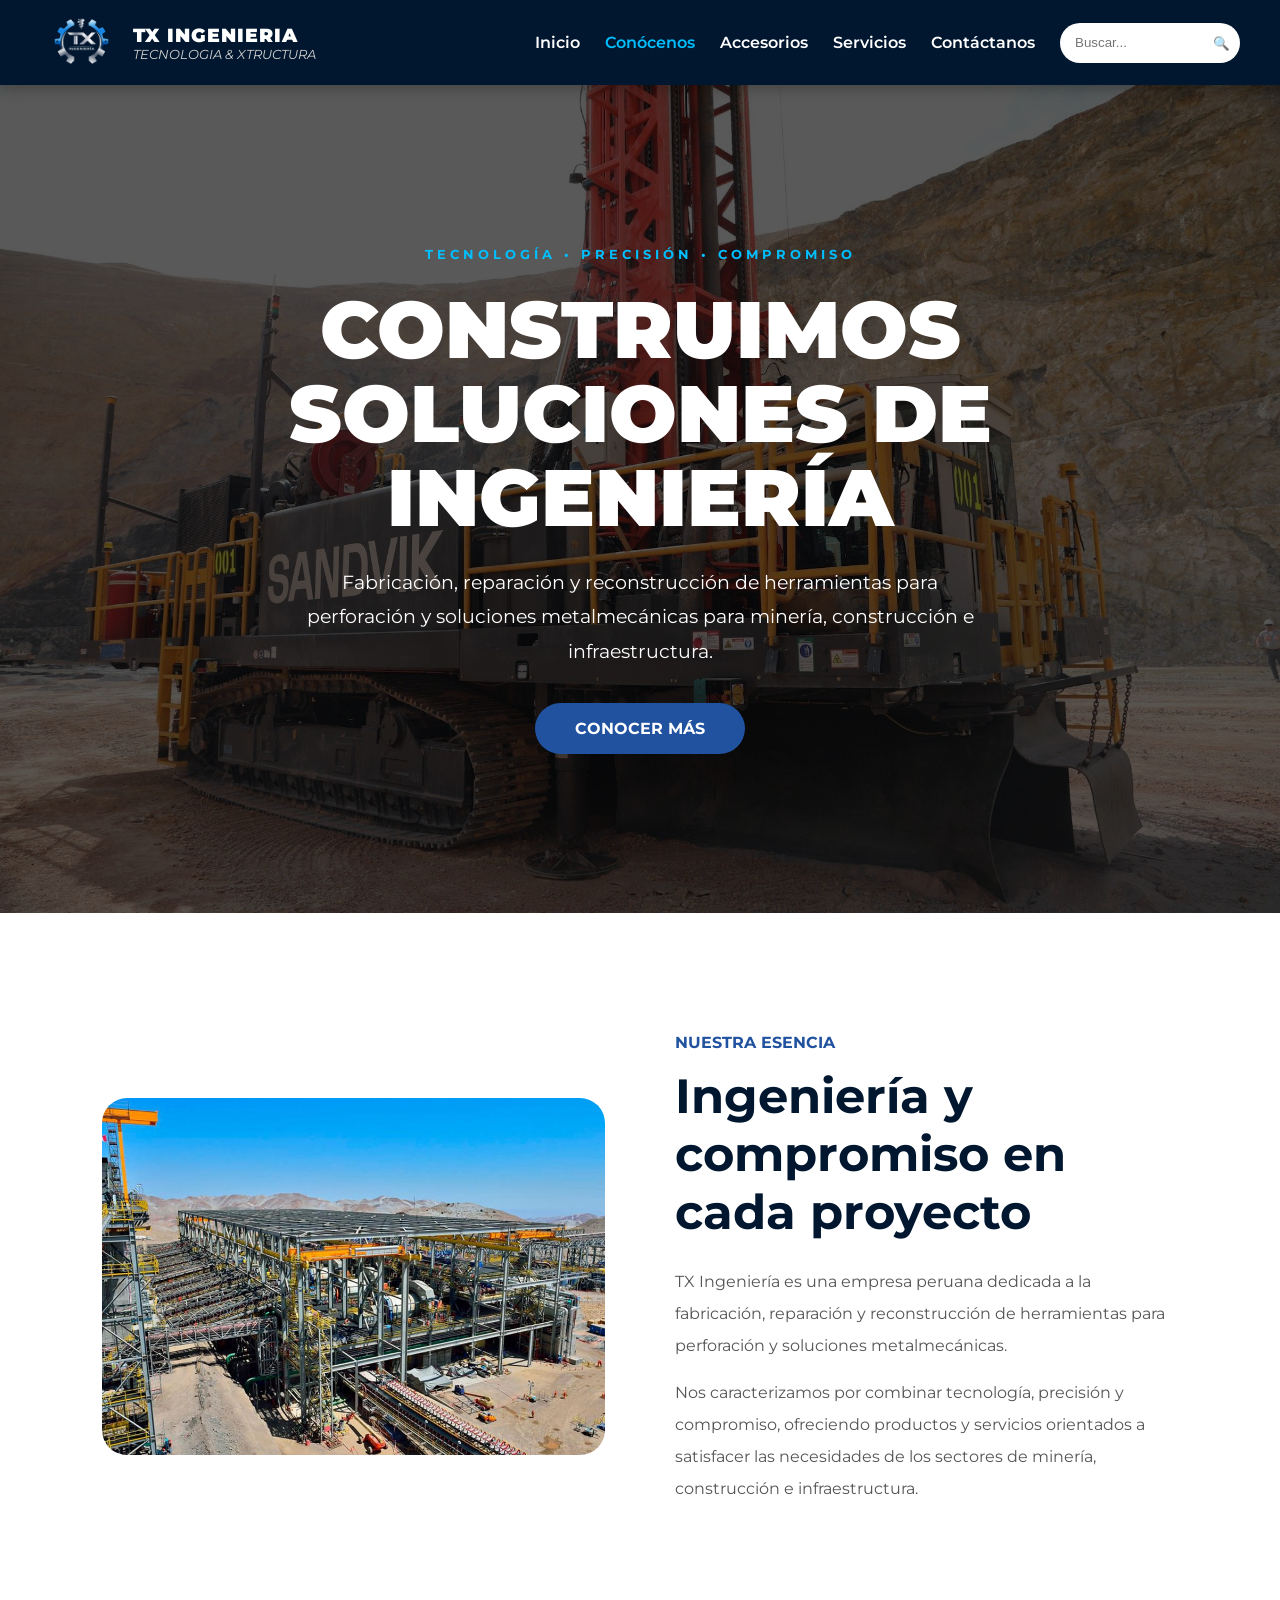
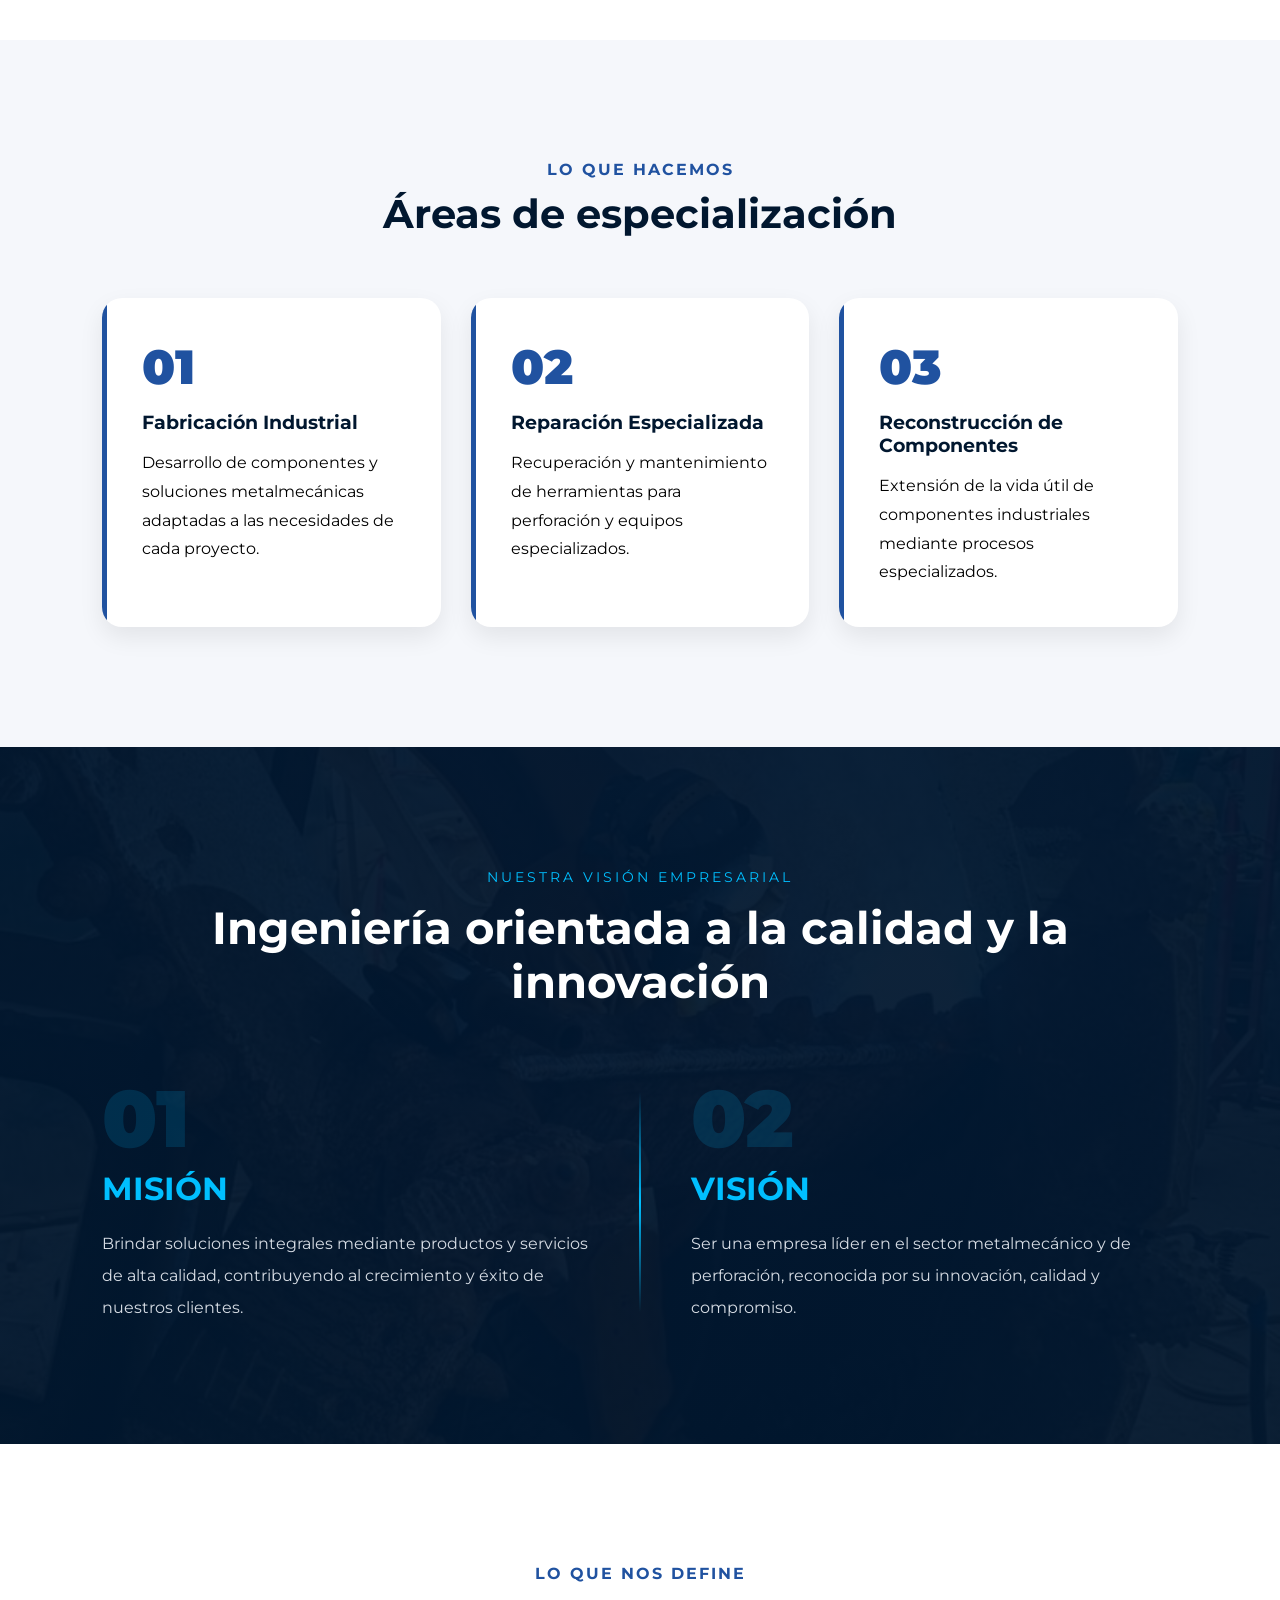
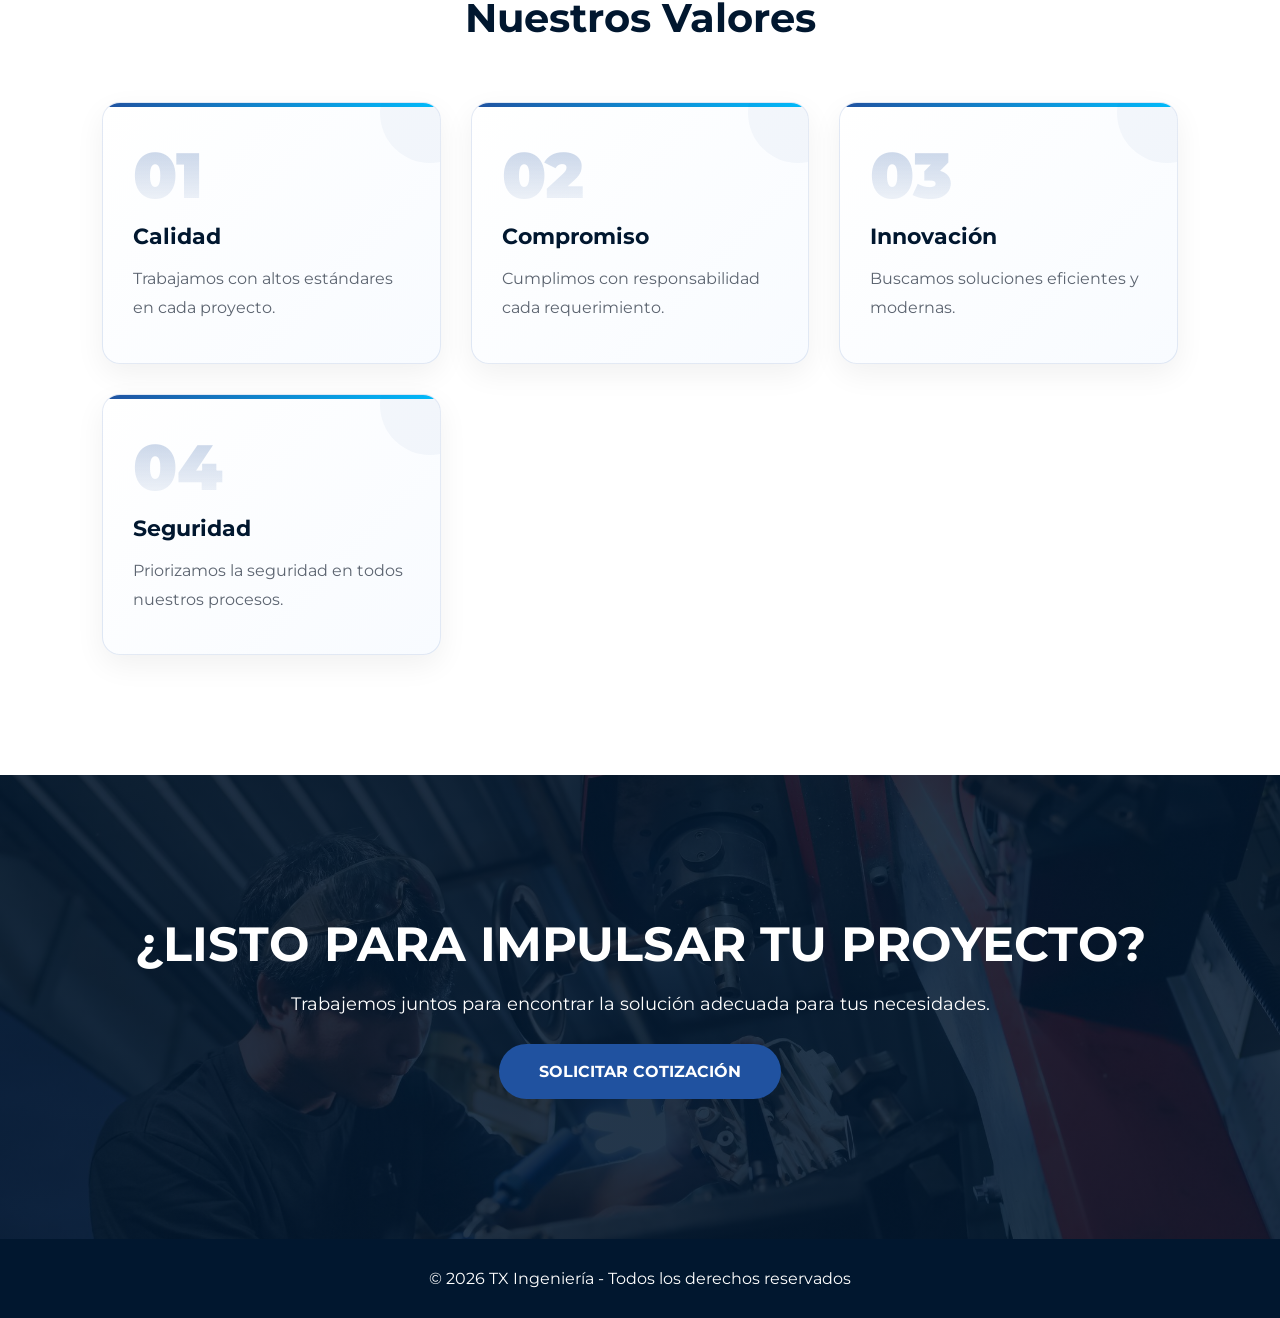
==== CONOCENOS/CONOCENOS.html @ c8438cda "Add files via upload" ====
<!DOCTYPE html>
<html lang="en">
<head>
<link rel="stylesheet" href="../JS/buscador.css">
<link rel="stylesheet" href="conocenos.css">

<meta charset="UTF-8">
<meta name="viewport" content="width=device-width, initial-scale=1.0">

<title>CONÓCENOS - TX Ingeniería</title>

<link rel="preconnect" href="https://fonts.googleapis.com">
<link rel="preconnect" href="https://fonts.gstatic.com" crossorigin>

<link href="https://fonts.googleapis.com/css2?family=Montserrat:wght@300;400;700;900&display=swap" rel="stylesheet">

<link rel="icon" type="image/png" href="../imagenes/logotx.png">
    <link rel="stylesheet" href="../WHATSAPP/whatsapp.css">
    <script src="../WHATSAPP/whatsapp.js" defer></script>
<link rel="stylesheet" href="../responsive.css">
</head>
<body>

<header class="navbar">
 <a href="../index.html" class="logo">
  <img src="../imagenes/LOGO.png" alt="Logo TX Ingenieria">
  <div class="logo-text">
    <h1>TX INGENIERIA</h1>
    <p>TECNOLOGIA & XTRUCTURA</p>
  </div>
</a>
    <nav>
    <ul class="menu">
      <li><a href="../index.html">Inicio</a></li>
      <li><a class="activo" href="CONOCENOS.html">Conócenos</a></li>
      <li><a href="../PRODUCTOS/productos.html">Accesorios</a></li>
      <li><a href="../SERVICIOS/SERVICIOS.html">Servicios</a></li>
      <li><a href="../CONTACTO/CONTACTO.html">Contáctanos</a></li>
     <li>
    <div class="search-container">

        <input
            type="text"
            placeholder="Buscar..."
            id="searchInput"
        >

        <button type="button" id="searchBtn">
            🔍
        </button>
        <div id="searchResults"></div>
    </div>
</li>
      </ul>
    </nav>

</header>
<!-- NUESTRA EMPRESA -->
<!-- HERO -->
<!-- HERO -->
<section class="hero-conocenos">

    <div class="hero-overlay"></div>

    <div class="hero-content">

        <span class="hero-tag">
            TECNOLOGÍA • PRECISIÓN • COMPROMISO
        </span>

        <h1>
            CONSTRUIMOS<br>
            SOLUCIONES DE<br>
            INGENIERÍA
        </h1>

        <p>
            Fabricación, reparación y reconstrucción de herramientas para
            perforación y soluciones metalmecánicas para minería,
            construcción e infraestructura.
        </p>

        <a href="#esencia" class="btn-hero">
            CONOCER MÁS
        </a>

    </div>

</section>

<!-- NUESTRA ESENCIA -->
<section id="esencia" class="esencia">

    <div class="esencia-img">
        <img src="../imagenes/slider02.jpg" alt="TX Ingeniería">
    </div>

    <div class="esencia-texto">

        <span>NUESTRA ESENCIA</span>

        <h2>
            Ingeniería y compromiso en cada proyecto
        </h2>

        <p>
            TX Ingeniería es una empresa peruana dedicada a la fabricación,
            reparación y reconstrucción de herramientas para perforación y
            soluciones metalmecánicas.
        </p>

        <p>
            Nos caracterizamos por combinar tecnología, precisión y compromiso,
            ofreciendo productos y servicios orientados a satisfacer las
            necesidades de los sectores de minería, construcción e
            infraestructura.
        </p>

    </div>

</section>

<!-- ESPECIALIDADES -->
<section class="especialidades">

    <div class="titulo-seccion">

        <span>LO QUE HACEMOS</span>

        <h2>
Áreas de especialización
</h2>

    </div>

    <div class="especialidades-grid">

        <div class="especialidad-card">

            <span class="numero">01</span>

            <h3>Fabricación Industrial</h3>
            <p>
                Desarrollo de componentes y soluciones metalmecánicas
                adaptadas a las necesidades de cada proyecto.
            </p>

        </div>

        <div class="especialidad-card">

            <span class="numero">02</span>

            <h3>Reparación Especializada</h3>

            <p>
                Recuperación y mantenimiento de herramientas para
                perforación y equipos especializados.
            </p>

        </div>

        <div class="especialidad-card">

            <span class="numero">03</span>

            <h3>Reconstrucción de Componentes</h3>

            <p>
                Extensión de la vida útil de componentes industriales
                mediante procesos especializados.
            </p>

        </div>

    </div>

</section>

<!-- MISION Y VISION -->
<section class="mision-vision">

    <div class="mv-overlay"></div>

    <div class="mv-container">

        <div class="mv-header">

            <span>NUESTRA VISIÓN EMPRESARIAL</span>

            <h2>
                Ingeniería orientada a la calidad y la innovación
            </h2>

        </div>

        <div class="mv-grid">

            <div class="mv-box">

                <div class="mv-numero">01</div>

                <h3>MISIÓN</h3>

                <p>
                    Brindar soluciones integrales mediante productos y servicios
                    de alta calidad, contribuyendo al crecimiento y éxito de
                    nuestros clientes.
                </p>

            </div>

            <div class="linea-central"></div>

            <div class="mv-box">

                <div class="mv-numero">02</div>

                <h3>VISIÓN</h3>

                <p>
                    Ser una empresa líder en el sector metalmecánico y de
                    perforación, reconocida por su innovación, calidad y
                    compromiso.
                </p>

            </div>

        </div>

    </div>

</section>

<!-- VALORES -->
<section class="valores">

    <div class="titulo-seccion">

        <span>LO QUE NOS DEFINE</span>

        <h2>
            Nuestros Valores
        </h2>

    </div>

    <div class="valores-grid">

        <div class="valor-card">
    <div class="valor-numero">01</div>
    <h3>Calidad</h3>
    <p>Trabajamos con altos estándares en cada proyecto.</p>
</div>

<div class="valor-card">
    <div class="valor-numero">02</div>
    <h3>Compromiso</h3>
    <p>Cumplimos con responsabilidad cada requerimiento.</p>
</div>

<div class="valor-card">
    <div class="valor-numero">03</div>
    <h3>Innovación</h3>
    <p>Buscamos soluciones eficientes y modernas.</p>
</div>

<div class="valor-card">
    <div class="valor-numero">04</div>
    <h3>Seguridad</h3>
    <p>Priorizamos la seguridad en todos nuestros procesos.</p>
</div>

    </div>

</section>

<!-- CTA -->
<section class="cta-final">

    <div class="cta-overlay"></div>

    <div class="cta-content">

        <h2>
            ¿LISTO PARA IMPULSAR TU PROYECTO?
        </h2>

        <p>
            Trabajemos juntos para encontrar la solución adecuada para tus necesidades.
        </p>

        <a href="../CONTACTO/CONTACTO.html" class="btn-cta">
            SOLICITAR COTIZACIÓN
        </a>

    </div>

</section>
<footer>
    <p>© 2026 TX Ingeniería - Todos los derechos reservados</p>
</footer>
<script src="../JS/buscador.js"></script>

</body>
</html>
---- JS/buscador.css ----
#searchInput{
    background-color: white !important;
    color: black !important;
    opacity: 1 !important;
}

.search-container{
    position: relative;
    display: flex;
    align-items: center;
}
#searchInput{
    background: #fff !important;
    color: #000 !important;
}
#searchInput{
    width: 180px;
    height: 40px;
    border: none;
    outline: none;
    border-radius: 25px;
    padding: 0 40px 0 15px;

    background: #fff;
    color: #000;       
}

#searchBtn{
    position: absolute;
    right: 10px;
    top: 50%;
    transform: translateY(-50%);
    background: none;
    border: none;
    cursor: pointer;
}

#searchResults{

    position: absolute !important;

    top: 45px !important;

    left: 0 !important;

    width: 300px !important;

    background: white !important;

    border-radius: 10px !important;

    box-shadow: 0 5px 15px rgba(0,0,0,.15) !important;

    max-height: 350px !important;

    overflow-y: auto !important;

    z-index: 99999 !important;

    display: none;
}

.resultado-item{

    display: flex !important;

    align-items: center !important;

    gap: 10px !important;

    padding: 10px !important;

    cursor: pointer !important;

    border-bottom: 1px solid #eee !important;
}

.resultado-item:hover{
    background: #f5f5f5 !important;
}

.resultado-item img{

    width: 50px !important;

    height: 50px !important;

    object-fit: cover !important;

    border-radius: 5px !important;
}
.resultado-item span{
    color: black !important;
    font-size: 14px !important;
}
---- CONOCENOS/conocenos.css ----
/* =========================
RESET
========================= */

*{
margin:0;
padding:0;
box-sizing:border-box;
}

html{
scroll-behavior:smooth;
}

body{
font-family:'Montserrat',sans-serif;
background:#fff;
overflow-x:hidden;
}

/* =========================
NAVBAR
========================= */

.navbar{
background:#01172f;
display:flex;
justify-content:space-between;
align-items:center;
padding:15px 40px;
position:sticky;
top:0;
z-index:1000;
box-shadow:0 2px 15px rgba(0,0,0,.3);
}
.logo{
    display: flex;
    align-items: center;
    gap: 10px;

    text-decoration: none;
    cursor: pointer;
    transition: opacity .2s ease;
}

.logo:hover{
    opacity: .85;
}

.logo:link,
.logo:visited,
.logo:hover,
.logo:active{
    text-decoration: none;
    color: inherit;
}

.logo img{
    height:55px;
}

.logo-text h1{
    color:#ffffff;
    font-size:1.2em;
    font-weight:900;
    letter-spacing:1px;
    text-decoration:none;
}

.logo-text p{
    color:#d1d1d1;
    font-size:.8em;
    font-style:italic;
    text-decoration:none;
}
nav ul.menu{
list-style:none;
display:flex;
align-items:center;
gap:25px;
}

nav ul.menu li a{
color:#fff;
text-decoration:none;
font-weight:600;
transition:.3s;
}

nav ul.menu li a:hover,
nav ul.menu li a.activo{
color:#00bfff;
}

/* =========================
HERO
========================= */

.hero-conocenos{
height:92vh;
background:
linear-gradient(rgba(0,0,0,.65),rgba(0,0,0,.65)),
url("../imagenes/slider01.jpg");
background-size:cover;
background-position:center;
display:flex;
justify-content:center;
align-items:center;
text-align:center;
position:relative;
}

.hero-content{
max-width:900px;
padding:20px;
color:white;
}

.hero-tag{
color:#00bfff;
letter-spacing:4px;
font-size:13px;
font-weight:700;
}

.hero-content h1{
font-size:5rem;
font-weight:900;
margin:25px 0;
line-height:1.05;
}

.hero-content p{
font-size:1.2rem;
max-width:700px;
margin:auto;
line-height:1.8;
}

.btn-hero{
display:inline-block;
margin-top:35px;
padding:16px 40px;
border-radius:50px;
background:#2052A0;
color:white;
text-decoration:none;
font-weight:700;
transition:.4s;
}

.btn-hero:hover{
transform:translateY(-5px);
background:#00bfff;
box-shadow:0 15px 30px rgba(0,191,255,.4);
}

/* =========================
TITULOS
========================= */

.titulo-seccion{
text-align:center;
margin-bottom:60px;
}

.titulo-seccion span{
color:#2052A0;
font-weight:700;
letter-spacing:2px;
}

.titulo-seccion h2{
font-size:2.5rem;
color:#01172f;
margin-top:10px;
}

/* =========================
ESENCIA
========================= */

.esencia{
padding:120px 8%;
display:flex;
align-items:center;
gap:70px;
flex-wrap:wrap;
}

.esencia-img,
.esencia-texto{
flex:1;
min-width:320px;
}

.esencia-img{
overflow:hidden;
border-radius:25px;
}

.esencia-img img{
width:100%;
display:block;
transition:.8s;
}

.esencia-img:hover img{
transform:scale(1.08);
}

.esencia-texto span{
color:#2052A0;
font-weight:700;
}

.esencia-texto h2{
font-size:3rem;
color:#01172f;
margin:15px 0 25px;
}

.esencia-texto p{
color:#555;
line-height:2;
margin-bottom:15px;
}

/* =========================
ESPECIALIDADES
========================= */

.especialidades{
padding:120px 8%;
background:#f5f7fb;
}

.especialidades-grid{
display:grid;
grid-template-columns:repeat(auto-fit,minmax(300px,1fr));
gap:30px;
}

.especialidad-card{
background:white;
padding:40px;
border-radius:20px;
position:relative;
overflow:hidden;
transition:.4s;
box-shadow:0 10px 25px rgba(0,0,0,.08);
}

.especialidad-card:hover{
transform:translateY(-12px);
box-shadow:0 20px 45px rgba(0,0,0,.18);
}
.especialidad-card::before{
    content:"";
    position:absolute;
    left:0;
    top:0;
    width:5px;
    height:100%;
    background:#2052A0;

    transition:.3s;
}

.especialidad-card:hover{
    background:#f8fbff;
}

.numero{
font-size:3rem;
font-weight:900;
color:#2052A0;
}

.especialidad-card h3{
margin:15px 0;
color:#01172f;
}

.especialidad-card p{
line-height:1.8;
}

/* =========================
   MISIÓN Y VISIÓN
========================= */

.mision-vision{
    position:relative;

    padding:120px 8%;

    background:
    linear-gradient(
        rgba(1,23,47,.95),
        rgba(1,23,47,.95)
    ),
    url("../imagenes/slide2.jpeg");

    background-size:cover;
    background-position:center;

    overflow:hidden;
}

.mv-container{
    position:relative;
    z-index:2;
}

.mv-header{
    text-align:center;
    margin-bottom:70px;
}

.mv-header span{
    color:#00bfff;
    letter-spacing:3px;
    font-size:.9rem;
}

.mv-header h2{
    color:white;
    font-size:2.8rem;
    margin-top:15px;
}

.mv-grid{
    display:grid;
    grid-template-columns:1fr 2px 1fr;
    gap:50px;
    align-items:center;
}

.linea-central{
    height:220px;

    background:linear-gradient(
        to bottom,
        transparent,
        #00bfff,
        transparent
    );
}

.mv-box{
    color:white;
}

.mv-numero{
    font-size:5rem;

    font-weight:900;

    color:rgba(0,191,255,.15);

    line-height:1;
}

.mv-box h3{
    font-size:2rem;

    margin:10px 0 20px;

    color:#00bfff;
}

.mv-box p{
    line-height:2;

    color:#d6dce4;
}

.mv-box:hover .mv-numero{
    color:rgba(0,191,255,.25);
}
/* =========================
   VALORES
========================= */

.valores{
    padding:120px 8%;
    background:#ffffff;
}

.valores-grid{
    display:grid;
    grid-template-columns:repeat(auto-fit,minmax(260px,1fr));
    gap:30px;
}

.valor-card{
    background:linear-gradient(
        135deg,
        #ffffff 0%,
        #f8fbff 100%
    );

    padding:40px 30px;

    border-radius:18px;

    border:1px solid rgba(32,82,160,.12);

    box-shadow:
    0 10px 30px rgba(0,0,0,.06);

    position:relative;

    overflow:hidden;

    transition:all .35s ease;
}

.valor-card::before{
    content:"";

    position:absolute;

    top:0;
    left:0;

    width:100%;
    height:4px;

    background:linear-gradient(
        90deg,
        #2052A0,
        #00bfff
    );
}

.valor-card::after{
    content:"";

    position:absolute;

    top:-40px;
    right:-40px;

    width:100px;
    height:100px;

    border-radius:50%;

    background:rgba(32,82,160,.04);
}

.valor-card:hover{
    transform:translateY(-8px);

    box-shadow:
    0 20px 40px rgba(0,0,0,.12);

    border-color:rgba(32,82,160,.25);
}

.valor-card h3{
    color:#01172f;

    font-size:1.4rem;

    font-weight:700;

    margin-bottom:15px;

    position:relative;

    z-index:2;
}

.valor-card p{
    color:#5c6470;

    line-height:1.8;

    position:relative;

    z-index:2;
}
.valor-numero{
    font-size:4rem;

    font-weight:900;

    background:linear-gradient(
        180deg,
        rgba(32,82,160,.25),
        rgba(32,82,160,.05)
    );

    -webkit-background-clip:text;
    -webkit-text-fill-color:transparent;

    line-height:1;

    margin-bottom:15px;

    user-select:none;
}

/* =========================
CTA FINAL
========================= */

.cta-final{
position:relative;
background:
linear-gradient(rgba(1,23,47,.85),rgba(1,23,47,.85)),
url("../imagenes/slider03.jpg");
background-size:cover;
background-position:center;
text-align:center;
padding:140px 8%;
}

.cta-content{
position:relative;
z-index:2;
color:white;
}

.cta-content h2{
font-size:3rem;
margin-bottom:20px;
}

.cta-content p{
font-size:1.1rem;
margin-bottom:30px;
}

.btn-cta{
display:inline-block;
padding:18px 40px;
border-radius:50px;
background:#2052A0;
color:white;
text-decoration:none;
font-weight:700;
transition:.4s;
}

.btn-cta:hover{
transform:translateY(-5px);
background:#00bfff;
box-shadow:0 15px 30px rgba(0,191,255,.4);
}

/* =========================
FOOTER
========================= */

footer{
background:#01172f;
color:white;
text-align:center;
padding:30px;
}
---- responsive.css ----
/* Ajustes compartidos para pantallas pequeñas y medianas */
html { overflow-x: hidden; }
img, video { max-width: 100%; }
.menu-toggle {
  display: none;
  width: 44px;
  height: 44px;
  border: 1px solid rgba(255,255,255,.45);
  border-radius: 8px;
  color: #fff;
  background: transparent;
  font-size: 1.5rem;
  cursor: pointer;
}

@media (max-width: 900px) {
  .navbar {
    padding: 12px 20px !important;
    flex-wrap: wrap;
    gap: 10px;
  }
  .logo { min-width: 0; }
  .logo img { height: 44px !important; width: auto; }
  .logo-text h1 { font-size: 1rem !important; }
  .logo-text p { font-size: .65rem !important; }
  .menu-toggle { display: none; }
  .navbar nav { width: 100%; display: block; }
  nav ul.menu {
    display: flex !important;
    flex-direction: column;
    align-items: stretch !important;
    gap: 0 !important;
    padding: 10px 0 4px;
  }
  nav ul.menu > li { width: 100%; }
  nav ul.menu > li > a {
    display: block;
    padding: 13px 4px;
  }
  .submenu {
    position: static !important;
    min-width: 0 !important;
    margin: 0 0 6px;
    box-shadow: none !important;
    border-radius: 6px !important;
    background: #f4f7fb !important;
  }
  .dropdown:hover .submenu { display: none; }
  .dropdown.submenu-open .submenu { display: block !important; }
  .submenu li a { padding: 11px 14px !important; font-size: .78rem !important; }
  .search-container { width: 100%; margin: 6px 0; }
  .search-container input { width: calc(100% - 46px) !important; }
  #searchResults { width: 100% !important; left: 0 !important; }

  .hero-slider, .hero, .hero-conocenos, .hero-servicios { height: min(720px, calc(100vh - 80px)) !important; min-height: 540px; }
  .content, .hero-content { padding: 72px 24px 56px !important; }
  .title, .hero-content h1 { font-size: clamp(2.1rem, 10vw, 3.5rem) !important; }
  .subtitle, .hero-content span { letter-spacing: 2px !important; font-size: .72rem !important; }
  .description, .hero-content p { font-size: .95rem !important; line-height: 1.65 !important; }
  .slider-btn { width: 42px !important; height: 42px !important; font-size: 28px !important; }
  .prev { left: 8px !important; } .next { right: 8px !important; }
  .button { margin-top: 24px !important; width: 100%; max-width: 260px; }

  .inicio-nosotros, .especialidades-home, .soluciones-home, .compromiso-home, .cta-home,
  .esencia, .valores, .contacto, .intro-servicios, .servicios-section { padding: 70px 24px !important; }
  .inicio-nosotros > h2 { margin-bottom: 34px !important; font-size: 2rem !important; }
  .inicio-contenido, .esencia, .contacto-container, .detalle-container, .carrusel-section {
    display: flex !important; flex-direction: column !important; gap: 32px !important;
  }
  .inicio-img img { width: 100% !important; height: auto !important; min-height: 260px; margin-top: 0 !important; }
  .especialidades-grid, .porque-grid, .servicios-grid, .productos-grid { grid-template-columns: 1fr !important; }
  .especialidad-home { height: 340px !important; }
  .titulo-home, .titulo-soluciones { margin-bottom: 38px !important; }
  .titulo-home h2, .titulo-soluciones h2, .compromiso-content h2, .cta-home h2 { font-size: clamp(1.9rem, 8vw, 2.6rem) !important; }
  .soluciones-panel { margin-top: 42px !important; }
  .panel { padding: 28px 22px !important; flex-direction: column !important; gap: 12px; }
  .panel-num { font-size: 2.3rem !important; }
  .panel-content h3 { font-size: 1.7rem !important; }
  .compromiso-tags { justify-content: flex-start !important; margin-top: 32px !important; }

  form { width: min(100% - 32px, 620px) !important; margin-left: auto !important; margin-right: auto !important; padding: 24px !important; }
  input, textarea, select { max-width: 100%; }
  .login-wrap { padding: 36px 18px !important; }
  .login-box, .registro-box { width: 100% !important; grid-template-columns: 1fr !important; }
  .lado-info { display: none; }
  .breadcrumb { padding: 18px 24px !important; }
  footer { padding: 24px 18px !important; font-size: .82rem; }
}

@media (max-width: 480px) {
  .navbar { padding: 10px 14px !important; }
  .logo { gap: 7px !important; }
  .logo img { height: 38px !important; }
  .logo-text p { display: none; }
  .hero-slider, .hero, .hero-conocenos, .hero-servicios { min-height: 510px; }
  .content, .hero-content { padding-left: 20px !important; padding-right: 20px !important; }
  .description { max-height: 11em; overflow: auto; }
  .especialidad-info { padding: 24px !important; }
  .compromiso-tags div { width: 100%; text-align: center; }
}
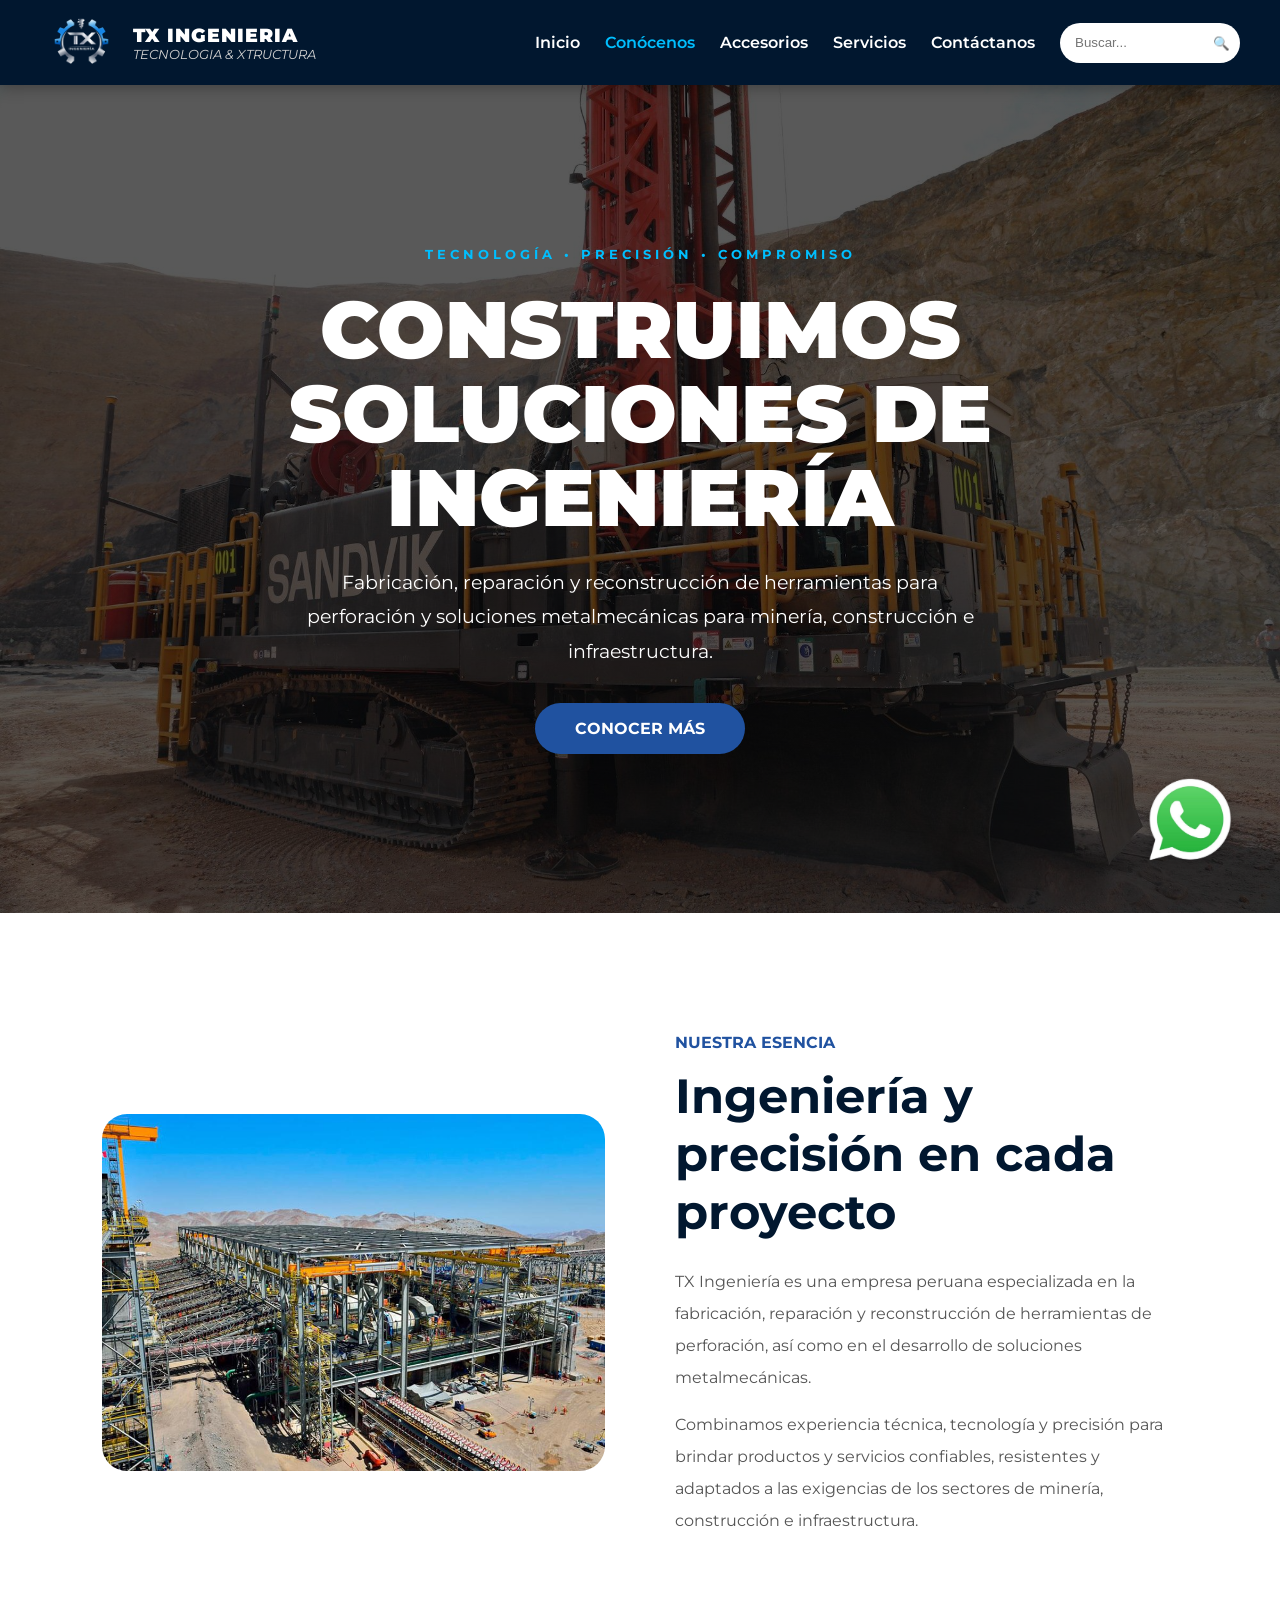
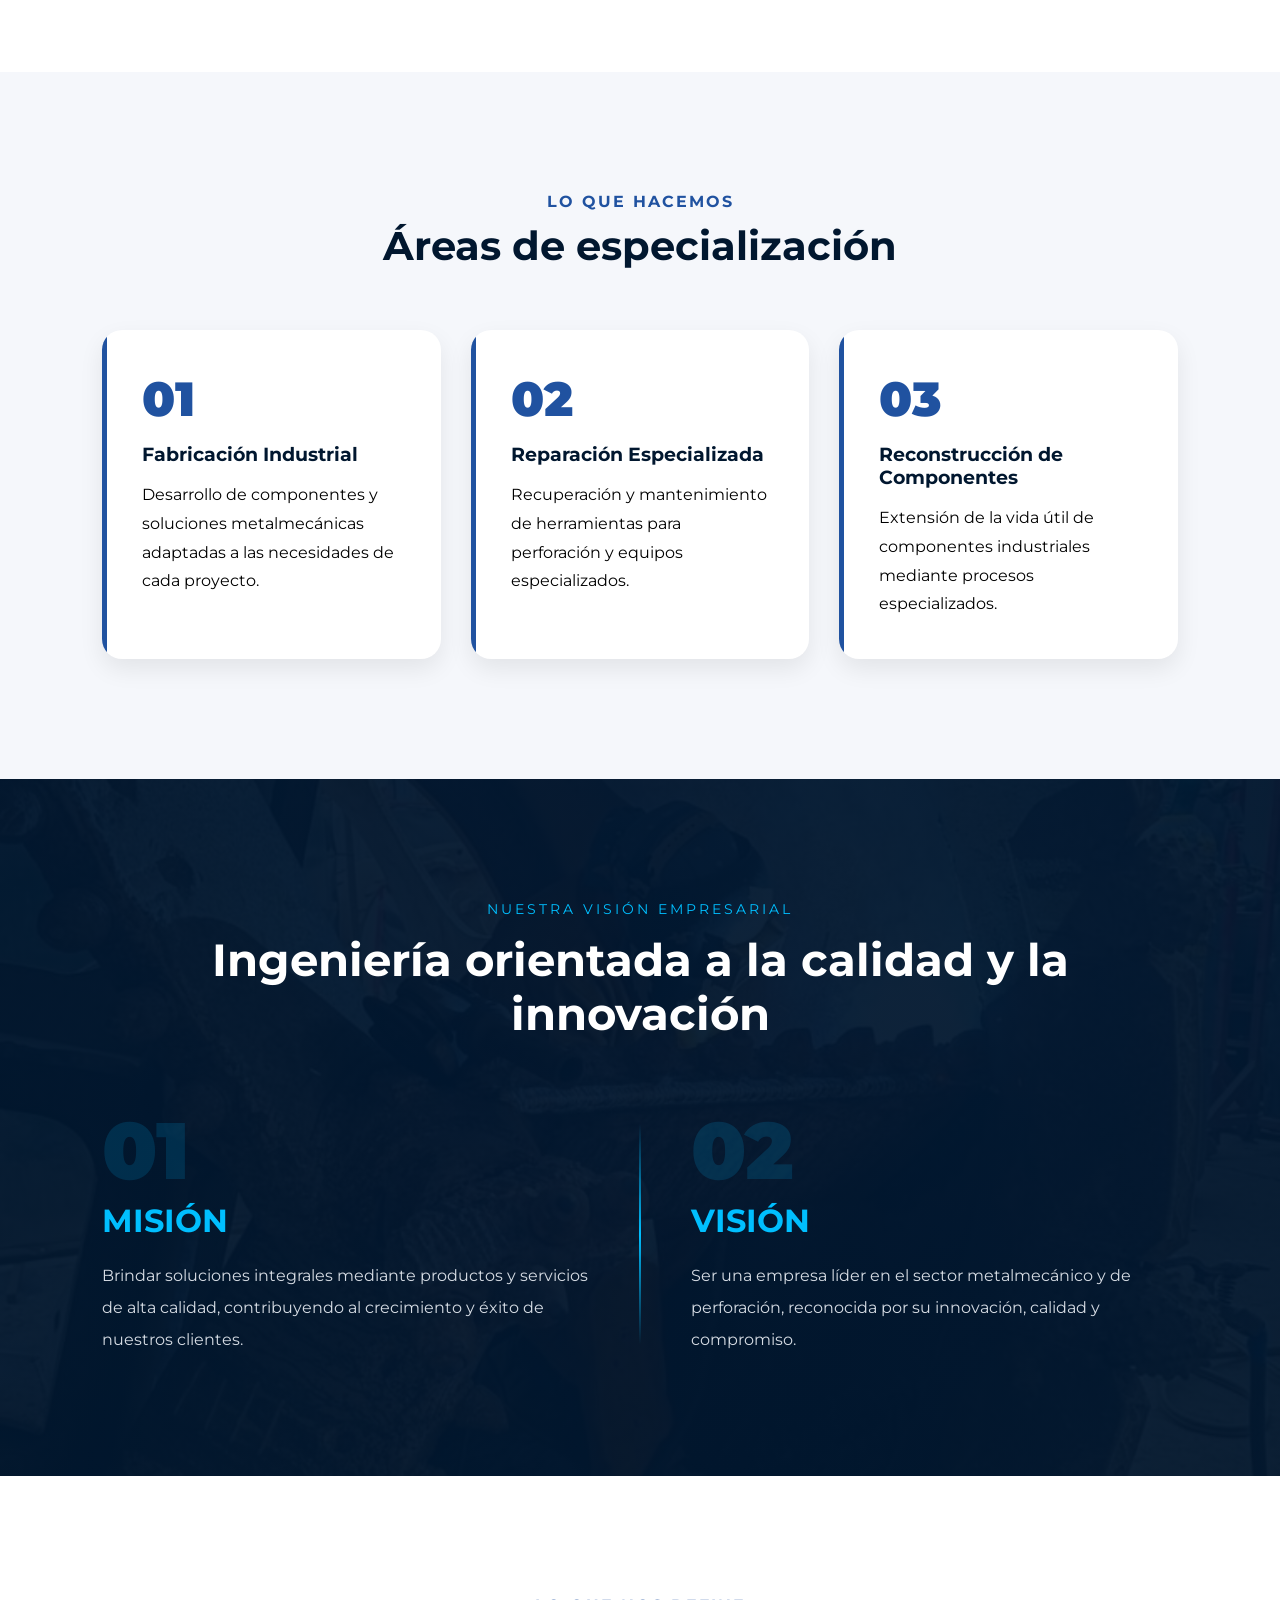
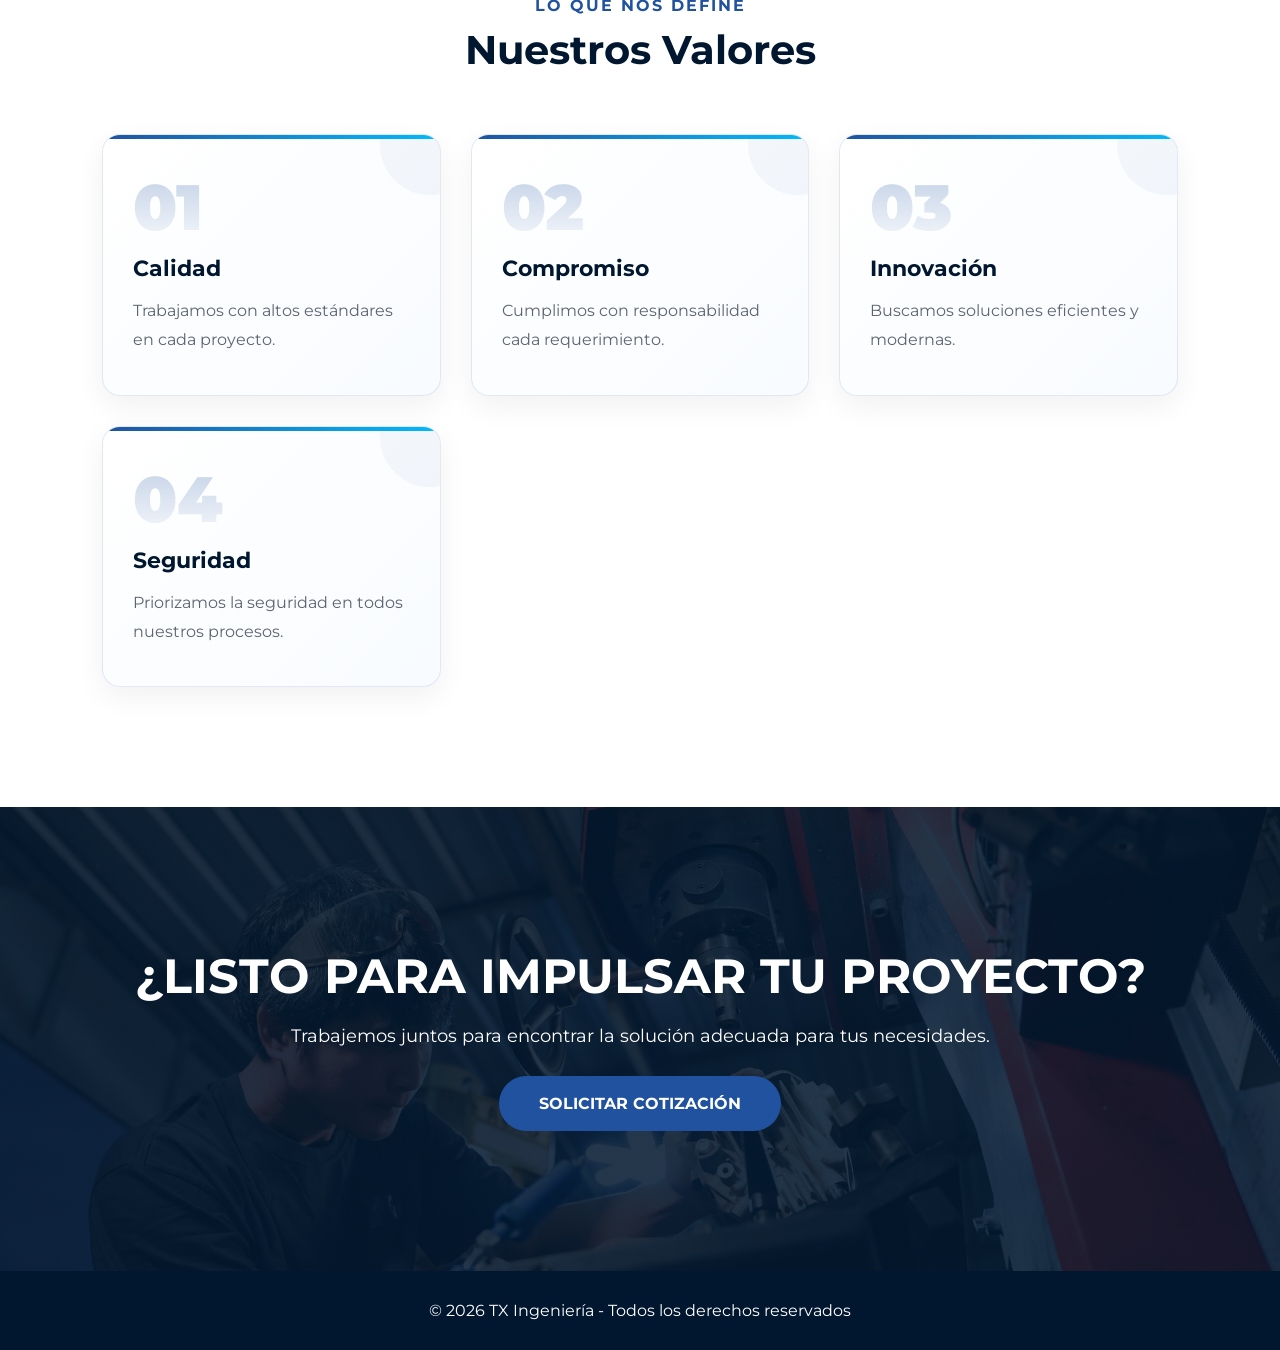
==== commit 63eea6d9: "Update CONOCENOS.html" ====
--- a/CONOCENOS/CONOCENOS.html
+++ b/CONOCENOS/CONOCENOS.html
@@ -100,20 +100,16 @@
         <span>NUESTRA ESENCIA</span>
 
         <h2>
-            Ingeniería y compromiso en cada proyecto
+            Ingeniería y precisión en cada proyecto
         </h2>
 
         <p>
-            TX Ingeniería es una empresa peruana dedicada a la fabricación,
-            reparación y reconstrucción de herramientas para perforación y
-            soluciones metalmecánicas.
+            TX Ingeniería es una empresa peruana especializada en la fabricación, reparación y reconstrucción de herramientas de perforación, así como en el desarrollo de soluciones metalmecánicas.
+
         </p>
 
         <p>
-            Nos caracterizamos por combinar tecnología, precisión y compromiso,
-            ofreciendo productos y servicios orientados a satisfacer las
-            necesidades de los sectores de minería, construcción e
-            infraestructura.
+            Combinamos experiencia técnica, tecnología y precisión para brindar productos y servicios confiables, resistentes y adaptados a las exigencias de los sectores de minería, construcción e infraestructura.
         </p>
 
     </div>
--- a/WHATSAPP/whatsapp.css
+++ b/WHATSAPP/whatsapp.css
@@ -0,0 +1,23 @@
+.whatsapp-float{
+    position: fixed;
+    bottom: 5px;
+    right: 15px;
+    width: 150px;
+    height: 150px;
+    z-index: 9999;
+    transition: transform .3s;
+}
+
+.whatsapp-float img{
+    width: 100%;
+    height: 100%;
+    object-fit: contain;
+
+    filter:
+        drop-shadow(0 3px 6px rgba(0,0,0,0.18))
+        drop-shadow(0 10px 20px rgba(0,0,0,0.08));
+}
+
+.whatsapp-float:hover{
+    transform: scale(1.1);
+}
